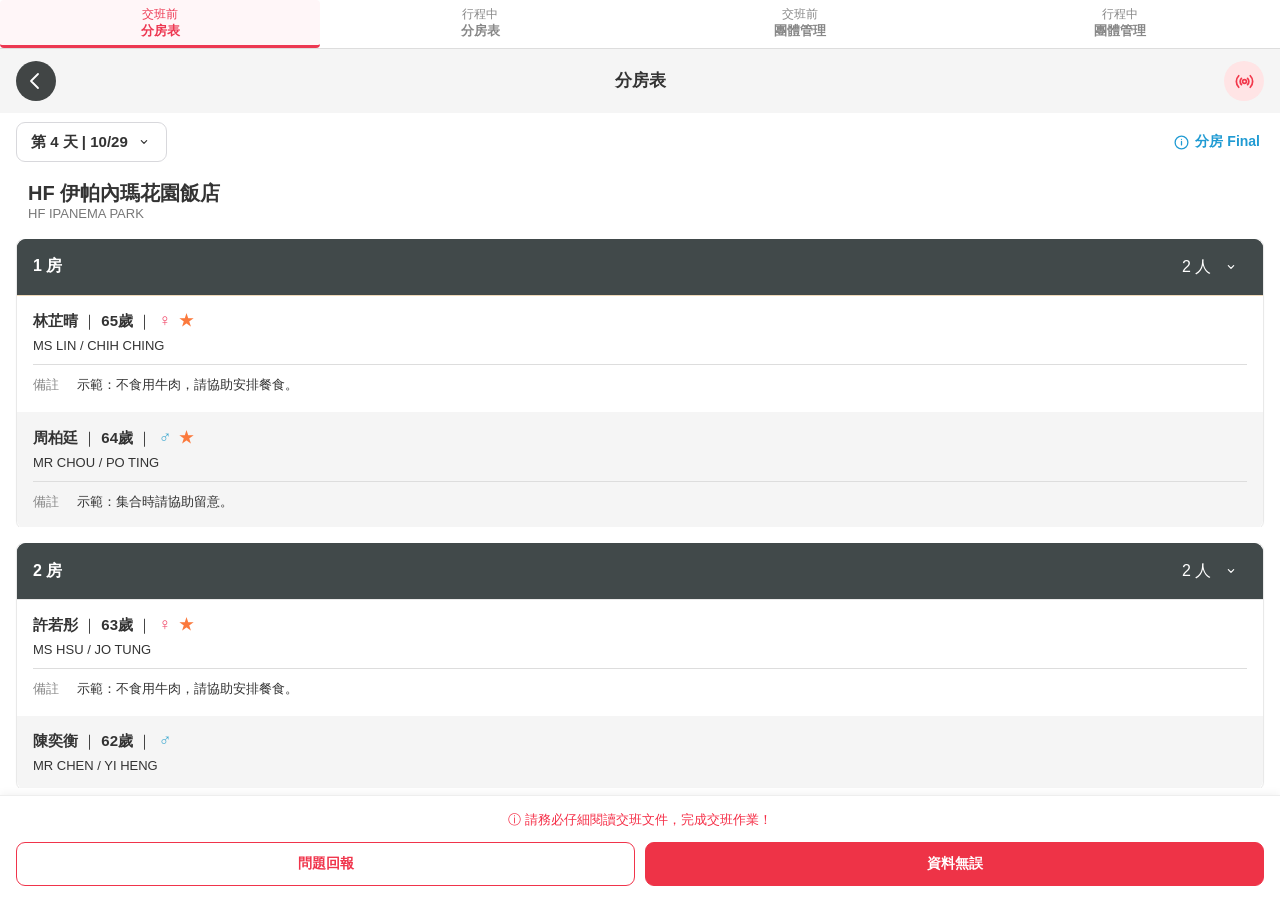
==== index.html @ dbbde8f2 "Show missing room number reminder as centered dialog" ====
<!doctype html><html lang="zh-Hant"><head><meta charset="utf-8"><meta name="viewport" content="width=device-width,initial-scale=1,viewport-fit=cover"><title>導領管理｜第三版本</title><style>*{box-sizing:border-box}body{margin:0;font-family:-apple-system,BlinkMacSystemFont,"PingFang TC",sans-serif;background:#fff;height:100dvh;display:flex;flex-direction:column}.tabs{display:grid;grid-template-columns:repeat(4,minmax(0,1fr));background:#fff;border-bottom:1px solid #ddd;flex:none;padding-top:env(safe-area-inset-top)}.tabs button{min-height:48px;padding:4px 2px;border:0;border-bottom:3px solid transparent;background:white;color:#888;font:inherit;font-size:12px;line-height:1.35;cursor:pointer}.tabs button span{display:block;font-weight:600;font-size:13px}.tabs button[aria-selected=true]{color:#ed3852;border-bottom-color:#ed3852;background:#fff6f8}iframe{width:100%;flex:1;border:0;min-height:0}iframe[hidden]{display:none}</style><style>.tabs button{border-radius:4px}</style></head><body><nav class="tabs" role="tablist" aria-label="功能情境"><button role="tab" id="tab-pre-room" aria-controls="pre-room" aria-selected="true" data-page="pre-room">交班前<span>分房表</span></button><button role="tab" id="tab-trip-room" aria-controls="trip-room" aria-selected="false" data-page="trip-room" tabindex="-1">行程中<span>分房表</span></button><button role="tab" id="tab-pre-group" aria-controls="pre-group" aria-selected="false" data-page="pre-group" tabindex="-1">交班前<span>團體管理</span></button><button role="tab" id="tab-trip-group" aria-controls="trip-group" aria-selected="false" data-page="trip-group" tabindex="-1">行程中<span>團體管理</span></button></nav><script>const ids=['pre-room','trip-room','pre-group','trip-group'];function choose(id){document.querySelectorAll('[data-page]').forEach(b=>{b.setAttribute('aria-selected',b.dataset.page===id);b.tabIndex=b.dataset.page===id?0:-1});ids.forEach(key=>{let frame=document.getElementById(key);if(!frame&&key===id){frame=document.createElement('iframe');frame.id=key;frame.src='./'+key+'/index.html?v=missing-lightbox3';frame.title=document.getElementById('tab-'+key).innerText.replace('\n','－');frame.setAttribute('role','tabpanel');frame.setAttribute('aria-labelledby','tab-'+key);document.body.append(frame)}if(frame)frame.hidden=key!==id});history.replaceState(null,'','#'+id)}document.querySelector('.tabs').onclick=e=>{const b=e.target.closest('[data-page]');if(b)choose(b.dataset.page)};document.querySelector('.tabs').onkeydown=e=>{if(!['ArrowLeft','ArrowRight'].includes(e.key))return;e.preventDefault();const i=ids.indexOf(document.activeElement.dataset.page),id=ids[(i+(e.key==='ArrowRight'?1:3))%4];choose(id);document.getElementById('tab-'+id).focus()};choose(ids.includes(location.hash.slice(1))?location.hash.slice(1):ids[0]);</script></body></html>
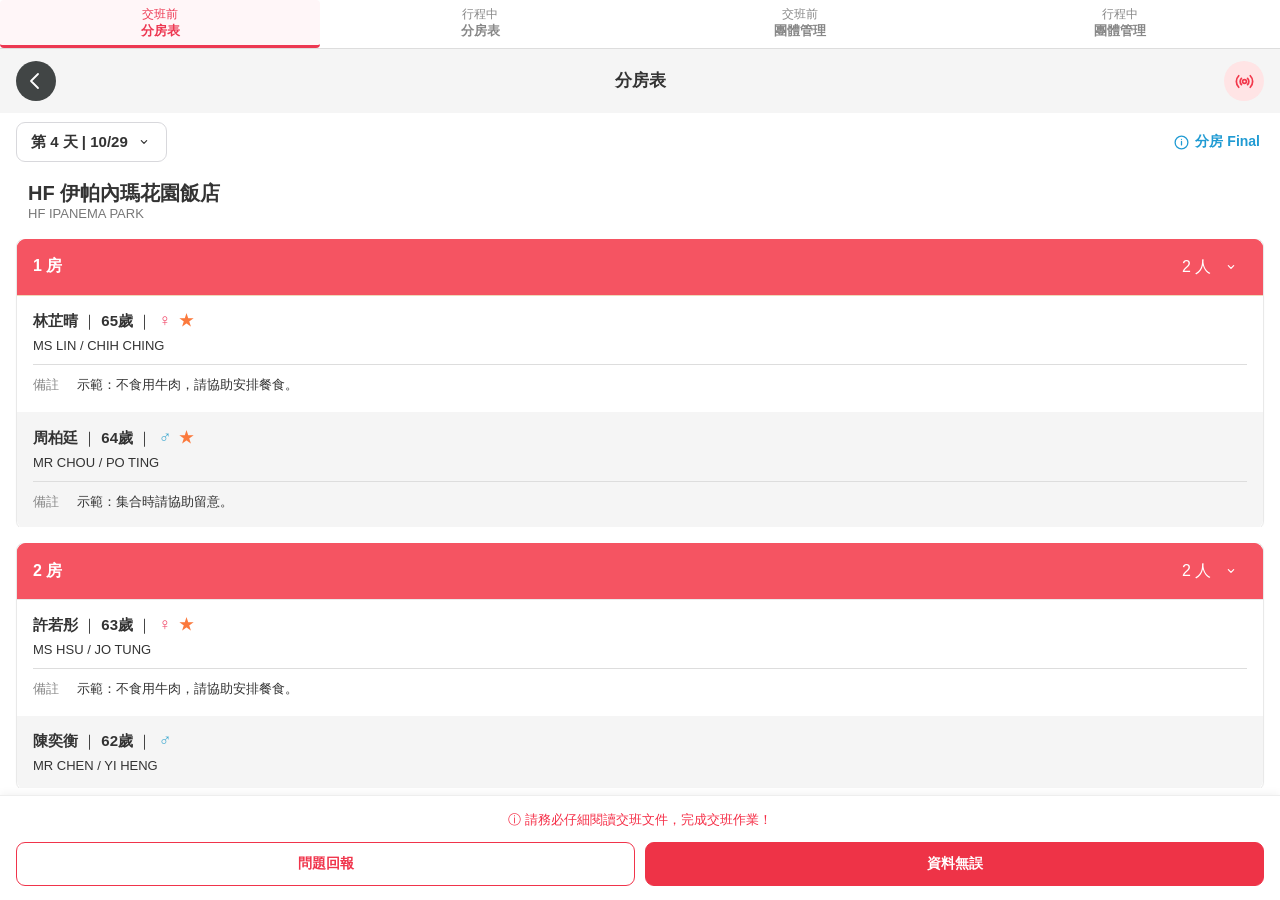
==== commit 7eaca753: "Fix starred room header colors in pre-handover rooming view" ====
--- a/index.html
+++ b/index.html
@@ -1 +1 @@
-<!doctype html><html lang="zh-Hant"><head><meta charset="utf-8"><meta name="viewport" content="width=device-width,initial-scale=1,viewport-fit=cover"><title>導領管理｜第三版本</title><style>*{box-sizing:border-box}body{margin:0;font-family:-apple-system,BlinkMacSystemFont,"PingFang TC",sans-serif;background:#fff;height:100dvh;display:flex;flex-direction:column}.tabs{display:grid;grid-template-columns:repeat(4,minmax(0,1fr));background:#fff;border-bottom:1px solid #ddd;flex:none;padding-top:env(safe-area-inset-top)}.tabs button{min-height:48px;padding:4px 2px;border:0;border-bottom:3px solid transparent;background:white;color:#888;font:inherit;font-size:12px;line-height:1.35;cursor:pointer}.tabs button span{display:block;font-weight:600;font-size:13px}.tabs button[aria-selected=true]{color:#ed3852;border-bottom-color:#ed3852;background:#fff6f8}iframe{width:100%;flex:1;border:0;min-height:0}iframe[hidden]{display:none}</style><style>.tabs button{border-radius:4px}</style></head><body><nav class="tabs" role="tablist" aria-label="功能情境"><button role="tab" id="tab-pre-room" aria-controls="pre-room" aria-selected="true" data-page="pre-room">交班前<span>分房表</span></button><button role="tab" id="tab-trip-room" aria-controls="trip-room" aria-selected="false" data-page="trip-room" tabindex="-1">行程中<span>分房表</span></button><button role="tab" id="tab-pre-group" aria-controls="pre-group" aria-selected="false" data-page="pre-group" tabindex="-1">交班前<span>團體管理</span></button><button role="tab" id="tab-trip-group" aria-controls="trip-group" aria-selected="false" data-page="trip-group" tabindex="-1">行程中<span>團體管理</span></button></nav><script>const ids=['pre-room','trip-room','pre-group','trip-group'];function choose(id){document.querySelectorAll('[data-page]').forEach(b=>{b.setAttribute('aria-selected',b.dataset.page===id);b.tabIndex=b.dataset.page===id?0:-1});ids.forEach(key=>{let frame=document.getElementById(key);if(!frame&&key===id){frame=document.createElement('iframe');frame.id=key;frame.src='./'+key+'/index.html?v=missing-lightbox3';frame.title=document.getElementById('tab-'+key).innerText.replace('\n','－');frame.setAttribute('role','tabpanel');frame.setAttribute('aria-labelledby','tab-'+key);document.body.append(frame)}if(frame)frame.hidden=key!==id});history.replaceState(null,'','#'+id)}document.querySelector('.tabs').onclick=e=>{const b=e.target.closest('[data-page]');if(b)choose(b.dataset.page)};document.querySelector('.tabs').onkeydown=e=>{if(!['ArrowLeft','ArrowRight'].includes(e.key))return;e.preventDefault();const i=ids.indexOf(document.activeElement.dataset.page),id=ids[(i+(e.key==='ArrowRight'?1:3))%4];choose(id);document.getElementById('tab-'+id).focus()};choose(ids.includes(location.hash.slice(1))?location.hash.slice(1):ids[0]);</script></body></html>+<!doctype html><html lang="zh-Hant"><head><meta charset="utf-8"><meta name="viewport" content="width=device-width,initial-scale=1,viewport-fit=cover"><title>導領管理｜第三版本</title><style>*{box-sizing:border-box}body{margin:0;font-family:-apple-system,BlinkMacSystemFont,"PingFang TC",sans-serif;background:#fff;height:100dvh;display:flex;flex-direction:column}.tabs{display:grid;grid-template-columns:repeat(4,minmax(0,1fr));background:#fff;border-bottom:1px solid #ddd;flex:none;padding-top:env(safe-area-inset-top)}.tabs button{min-height:48px;padding:4px 2px;border:0;border-bottom:3px solid transparent;background:white;color:#888;font:inherit;font-size:12px;line-height:1.35;cursor:pointer}.tabs button span{display:block;font-weight:600;font-size:13px}.tabs button[aria-selected=true]{color:#ed3852;border-bottom-color:#ed3852;background:#fff6f8}iframe{width:100%;flex:1;border:0;min-height:0}iframe[hidden]{display:none}</style><style>.tabs button{border-radius:4px}</style></head><body><nav class="tabs" role="tablist" aria-label="功能情境"><button role="tab" id="tab-pre-room" aria-controls="pre-room" aria-selected="true" data-page="pre-room">交班前<span>分房表</span></button><button role="tab" id="tab-trip-room" aria-controls="trip-room" aria-selected="false" data-page="trip-room" tabindex="-1">行程中<span>分房表</span></button><button role="tab" id="tab-pre-group" aria-controls="pre-group" aria-selected="false" data-page="pre-group" tabindex="-1">交班前<span>團體管理</span></button><button role="tab" id="tab-trip-group" aria-controls="trip-group" aria-selected="false" data-page="trip-group" tabindex="-1">行程中<span>團體管理</span></button></nav><script>const ids=['pre-room','trip-room','pre-group','trip-group'];function choose(id){document.querySelectorAll('[data-page]').forEach(b=>{b.setAttribute('aria-selected',b.dataset.page===id);b.tabIndex=b.dataset.page===id?0:-1});ids.forEach(key=>{let frame=document.getElementById(key);if(!frame&&key===id){frame=document.createElement('iframe');frame.id=key;frame.src='./'+key+'/index.html?v=red-room-fix3';frame.title=document.getElementById('tab-'+key).innerText.replace('\n','－');frame.setAttribute('role','tabpanel');frame.setAttribute('aria-labelledby','tab-'+key);document.body.append(frame)}if(frame)frame.hidden=key!==id});history.replaceState(null,'','#'+id)}document.querySelector('.tabs').onclick=e=>{const b=e.target.closest('[data-page]');if(b)choose(b.dataset.page)};document.querySelector('.tabs').onkeydown=e=>{if(!['ArrowLeft','ArrowRight'].includes(e.key))return;e.preventDefault();const i=ids.indexOf(document.activeElement.dataset.page),id=ids[(i+(e.key==='ArrowRight'?1:3))%4];choose(id);document.getElementById('tab-'+id).focus()};choose(ids.includes(location.hash.slice(1))?location.hash.slice(1):ids[0]);</script></body></html>
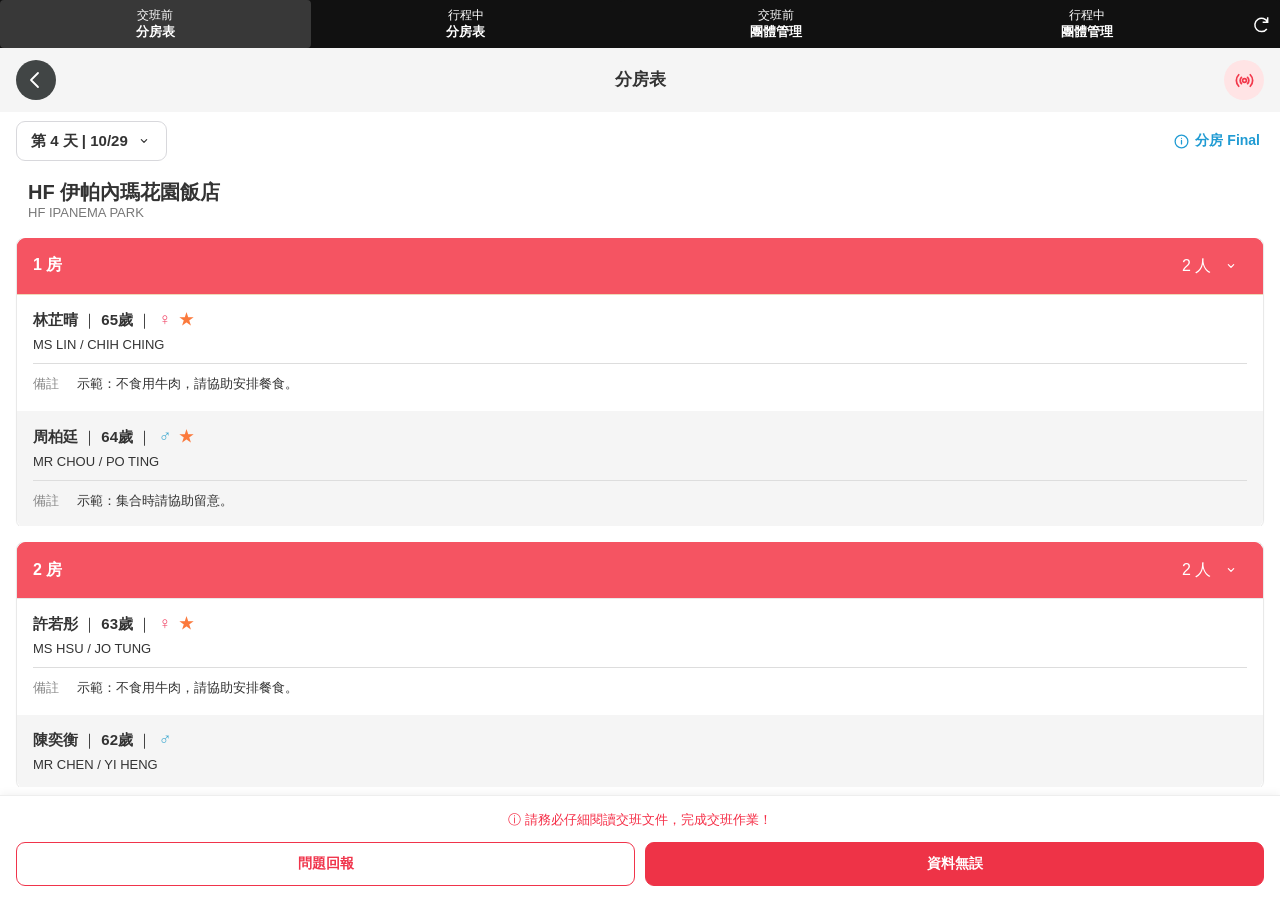
==== commit c0135f7e: "Add black comparison tabs, reset control and preserve checklist focus" ====
--- a/index.html
+++ b/index.html
@@ -1 +1 @@
-<!doctype html><html lang="zh-Hant"><head><meta charset="utf-8"><meta name="viewport" content="width=device-width,initial-scale=1,viewport-fit=cover"><title>導領管理｜第三版本</title><style>*{box-sizing:border-box}body{margin:0;font-family:-apple-system,BlinkMacSystemFont,"PingFang TC",sans-serif;background:#fff;height:100dvh;display:flex;flex-direction:column}.tabs{display:grid;grid-template-columns:repeat(4,minmax(0,1fr));background:#fff;border-bottom:1px solid #ddd;flex:none;padding-top:env(safe-area-inset-top)}.tabs button{min-height:48px;padding:4px 2px;border:0;border-bottom:3px solid transparent;background:white;color:#888;font:inherit;font-size:12px;line-height:1.35;cursor:pointer}.tabs button span{display:block;font-weight:600;font-size:13px}.tabs button[aria-selected=true]{color:#ed3852;border-bottom-color:#ed3852;background:#fff6f8}iframe{width:100%;flex:1;border:0;min-height:0}iframe[hidden]{display:none}</style><style>.tabs button{border-radius:4px}</style></head><body><nav class="tabs" role="tablist" aria-label="功能情境"><button role="tab" id="tab-pre-room" aria-controls="pre-room" aria-selected="true" data-page="pre-room">交班前<span>分房表</span></button><button role="tab" id="tab-trip-room" aria-controls="trip-room" aria-selected="false" data-page="trip-room" tabindex="-1">行程中<span>分房表</span></button><button role="tab" id="tab-pre-group" aria-controls="pre-group" aria-selected="false" data-page="pre-group" tabindex="-1">交班前<span>團體管理</span></button><button role="tab" id="tab-trip-group" aria-controls="trip-group" aria-selected="false" data-page="trip-group" tabindex="-1">行程中<span>團體管理</span></button></nav><script>const ids=['pre-room','trip-room','pre-group','trip-group'];function choose(id){document.querySelectorAll('[data-page]').forEach(b=>{b.setAttribute('aria-selected',b.dataset.page===id);b.tabIndex=b.dataset.page===id?0:-1});ids.forEach(key=>{let frame=document.getElementById(key);if(!frame&&key===id){frame=document.createElement('iframe');frame.id=key;frame.src='./'+key+'/index.html?v=red-room-fix3';frame.title=document.getElementById('tab-'+key).innerText.replace('\n','－');frame.setAttribute('role','tabpanel');frame.setAttribute('aria-labelledby','tab-'+key);document.body.append(frame)}if(frame)frame.hidden=key!==id});history.replaceState(null,'','#'+id)}document.querySelector('.tabs').onclick=e=>{const b=e.target.closest('[data-page]');if(b)choose(b.dataset.page)};document.querySelector('.tabs').onkeydown=e=>{if(!['ArrowLeft','ArrowRight'].includes(e.key))return;e.preventDefault();const i=ids.indexOf(document.activeElement.dataset.page),id=ids[(i+(e.key==='ArrowRight'?1:3))%4];choose(id);document.getElementById('tab-'+id).focus()};choose(ids.includes(location.hash.slice(1))?location.hash.slice(1):ids[0]);</script></body></html>+<!doctype html><html lang="zh-Hant"><head><meta charset="utf-8"><meta name="viewport" content="width=device-width,initial-scale=1,viewport-fit=cover"><title>導領管理｜第三版本</title><style>*{box-sizing:border-box}body{margin:0;font-family:-apple-system,BlinkMacSystemFont,"PingFang TC",sans-serif;background:#fff;height:100dvh;display:flex;flex-direction:column}.tabs{display:grid;grid-template-columns:repeat(4,minmax(0,1fr)) 38px;background:#fff;border-bottom:1px solid #ddd;flex:none;padding-top:env(safe-area-inset-top)}.tabs button{min-height:48px;padding:4px 2px;border:0;border-bottom:3px solid transparent;background:white;color:#888;font:inherit;font-size:12px;line-height:1.35;cursor:pointer}.tabs button span{display:block;font-weight:600;font-size:13px}.tabs button[aria-selected=true]{color:#ed3852;border-bottom-color:#ed3852;background:#fff6f8}iframe{width:100%;flex:1;border:0;min-height:0}iframe[hidden]{display:none}</style><style>.tabs button{border-radius:4px}</style><style>.tabs{background:#111;border-bottom:0}.tabs button,.tabs button[aria-selected=true]{background:#111;color:#fff;border-bottom:0}.tabs button[aria-selected=true]{background:#383838}.tabs #reset-default{background:#111;color:#fff!important}</style></head><body><nav class="tabs" role="tablist" aria-label="功能情境"><button role="tab" id="tab-pre-room" aria-controls="pre-room" aria-selected="true" data-page="pre-room">交班前<span>分房表</span></button><button role="tab" id="tab-trip-room" aria-controls="trip-room" aria-selected="false" data-page="trip-room" tabindex="-1">行程中<span>分房表</span></button><button role="tab" id="tab-pre-group" aria-controls="pre-group" aria-selected="false" data-page="pre-group" tabindex="-1">交班前<span>團體管理</span></button><button role="tab" id="tab-trip-group" aria-controls="trip-group" aria-selected="false" data-page="trip-group" tabindex="-1">行程中<span>團體管理</span></button><button type="button" id="reset-default" aria-label="恢復預設狀態" title="恢復預設狀態" style="display:grid;place-items:center;color:#555"><svg width="20" height="20" viewBox="0 0 24 24" fill="none" stroke="currentColor" stroke-width="1.8" aria-hidden="true"><path d="M20 10a8 8 0 1 0-1 8M20 4v6h-6"/></svg></button></nav><script>const ids=['pre-room','trip-room','pre-group','trip-group'];function choose(id){document.querySelectorAll('[data-page]').forEach(b=>{b.setAttribute('aria-selected',b.dataset.page===id);b.tabIndex=b.dataset.page===id?0:-1});ids.forEach(key=>{let frame=document.getElementById(key);if(!frame&&key===id){frame=document.createElement('iframe');frame.id=key;frame.src='./'+key+'/index.html?v=reset-default3';frame.title=document.getElementById('tab-'+key).innerText.replace('\n','－');frame.setAttribute('role','tabpanel');frame.setAttribute('aria-labelledby','tab-'+key);document.body.append(frame)}if(frame)frame.hidden=key!==id});history.replaceState(null,'','#'+id)}document.querySelector('.tabs').onclick=e=>{const b=e.target.closest('[data-page]');if(b)choose(b.dataset.page)};document.querySelector('.tabs').onkeydown=e=>{if(!['ArrowLeft','ArrowRight'].includes(e.key))return;e.preventDefault();const i=ids.indexOf(document.activeElement.dataset.page),id=ids[(i+(e.key==='ArrowRight'?1:3))%4];choose(id);document.getElementById('tab-'+id).focus()};document.getElementById('reset-default').onclick=()=>{for(const key of Object.keys(localStorage)){if(/^(four-|lead-guide-traveler-|v3-demo-|pdf-note-stars-)/.test(key))localStorage.removeItem(key)}location.reload()};choose(ids.includes(location.hash.slice(1))?location.hash.slice(1):ids[0]);</script></body></html>
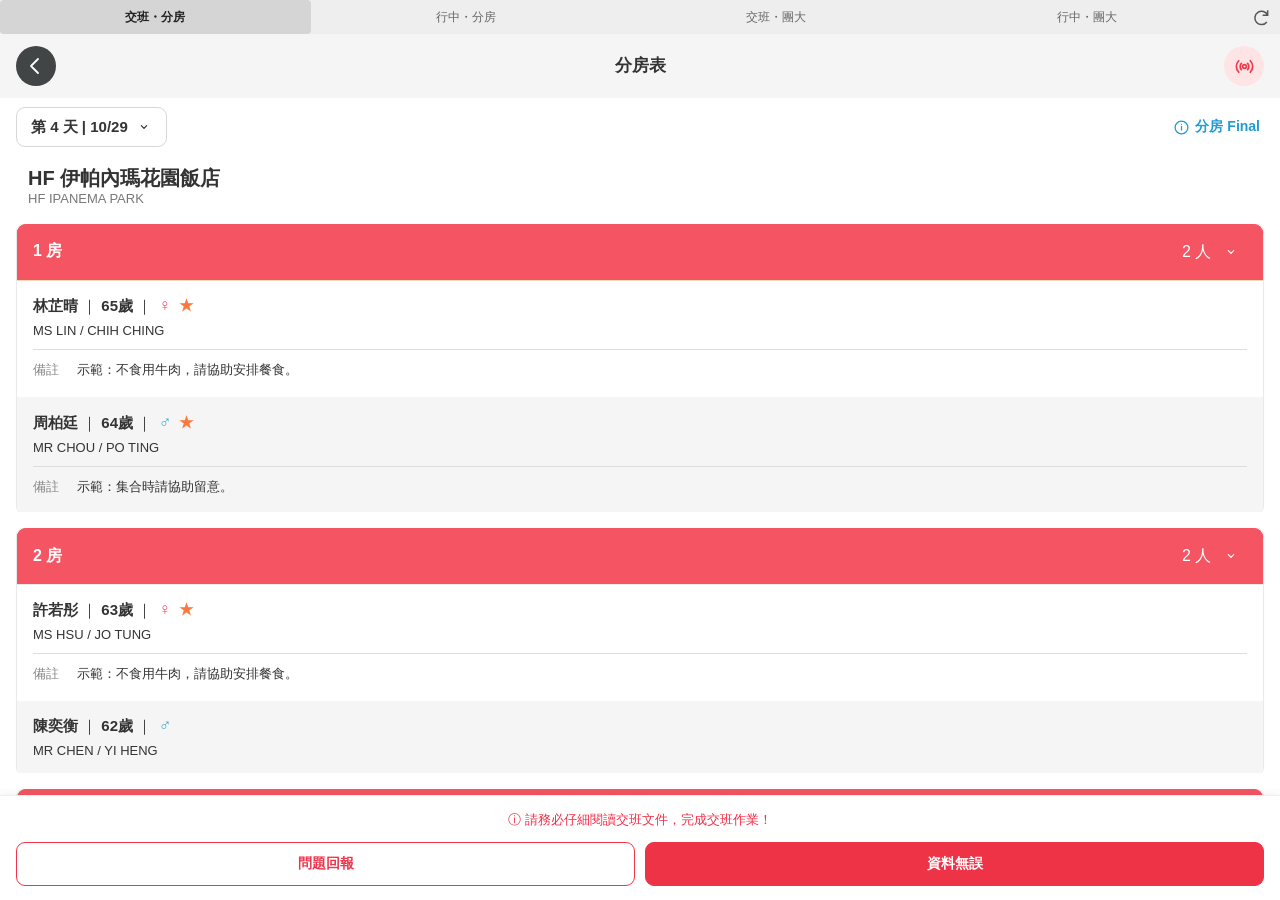
==== commit 29599a5f: "Compact gray comparison tabs with concise handover labels" ====
--- a/index.html
+++ b/index.html
@@ -1 +1 @@
-<!doctype html><html lang="zh-Hant"><head><meta charset="utf-8"><meta name="viewport" content="width=device-width,initial-scale=1,viewport-fit=cover"><title>導領管理｜第三版本</title><style>*{box-sizing:border-box}body{margin:0;font-family:-apple-system,BlinkMacSystemFont,"PingFang TC",sans-serif;background:#fff;height:100dvh;display:flex;flex-direction:column}.tabs{display:grid;grid-template-columns:repeat(4,minmax(0,1fr)) 38px;background:#fff;border-bottom:1px solid #ddd;flex:none;padding-top:env(safe-area-inset-top)}.tabs button{min-height:48px;padding:4px 2px;border:0;border-bottom:3px solid transparent;background:white;color:#888;font:inherit;font-size:12px;line-height:1.35;cursor:pointer}.tabs button span{display:block;font-weight:600;font-size:13px}.tabs button[aria-selected=true]{color:#ed3852;border-bottom-color:#ed3852;background:#fff6f8}iframe{width:100%;flex:1;border:0;min-height:0}iframe[hidden]{display:none}</style><style>.tabs button{border-radius:4px}</style><style>.tabs{background:#111;border-bottom:0}.tabs button,.tabs button[aria-selected=true]{background:#111;color:#fff;border-bottom:0}.tabs button[aria-selected=true]{background:#383838}.tabs #reset-default{background:#111;color:#fff!important}</style></head><body><nav class="tabs" role="tablist" aria-label="功能情境"><button role="tab" id="tab-pre-room" aria-controls="pre-room" aria-selected="true" data-page="pre-room">交班前<span>分房表</span></button><button role="tab" id="tab-trip-room" aria-controls="trip-room" aria-selected="false" data-page="trip-room" tabindex="-1">行程中<span>分房表</span></button><button role="tab" id="tab-pre-group" aria-controls="pre-group" aria-selected="false" data-page="pre-group" tabindex="-1">交班前<span>團體管理</span></button><button role="tab" id="tab-trip-group" aria-controls="trip-group" aria-selected="false" data-page="trip-group" tabindex="-1">行程中<span>團體管理</span></button><button type="button" id="reset-default" aria-label="恢復預設狀態" title="恢復預設狀態" style="display:grid;place-items:center;color:#555"><svg width="20" height="20" viewBox="0 0 24 24" fill="none" stroke="currentColor" stroke-width="1.8" aria-hidden="true"><path d="M20 10a8 8 0 1 0-1 8M20 4v6h-6"/></svg></button></nav><script>const ids=['pre-room','trip-room','pre-group','trip-group'];function choose(id){document.querySelectorAll('[data-page]').forEach(b=>{b.setAttribute('aria-selected',b.dataset.page===id);b.tabIndex=b.dataset.page===id?0:-1});ids.forEach(key=>{let frame=document.getElementById(key);if(!frame&&key===id){frame=document.createElement('iframe');frame.id=key;frame.src='./'+key+'/index.html?v=reset-default3';frame.title=document.getElementById('tab-'+key).innerText.replace('\n','－');frame.setAttribute('role','tabpanel');frame.setAttribute('aria-labelledby','tab-'+key);document.body.append(frame)}if(frame)frame.hidden=key!==id});history.replaceState(null,'','#'+id)}document.querySelector('.tabs').onclick=e=>{const b=e.target.closest('[data-page]');if(b)choose(b.dataset.page)};document.querySelector('.tabs').onkeydown=e=>{if(!['ArrowLeft','ArrowRight'].includes(e.key))return;e.preventDefault();const i=ids.indexOf(document.activeElement.dataset.page),id=ids[(i+(e.key==='ArrowRight'?1:3))%4];choose(id);document.getElementById('tab-'+id).focus()};document.getElementById('reset-default').onclick=()=>{for(const key of Object.keys(localStorage)){if(/^(four-|lead-guide-traveler-|v3-demo-|pdf-note-stars-)/.test(key))localStorage.removeItem(key)}location.reload()};choose(ids.includes(location.hash.slice(1))?location.hash.slice(1):ids[0]);</script></body></html>+<!doctype html><html lang="zh-Hant"><head><meta charset="utf-8"><meta name="viewport" content="width=device-width,initial-scale=1,viewport-fit=cover"><title>導領管理｜第三版本</title><style>*{box-sizing:border-box}body{margin:0;font-family:-apple-system,BlinkMacSystemFont,"PingFang TC",sans-serif;background:#fff;height:100dvh;display:flex;flex-direction:column}.tabs{display:grid;grid-template-columns:repeat(4,minmax(0,1fr)) 38px;background:#fff;border-bottom:1px solid #ddd;flex:none;padding-top:env(safe-area-inset-top)}.tabs button{min-height:48px;padding:4px 2px;border:0;border-bottom:3px solid transparent;background:white;color:#888;font:inherit;font-size:12px;line-height:1.35;cursor:pointer}.tabs button span{display:block;font-weight:600;font-size:13px}.tabs button[aria-selected=true]{color:#ed3852;border-bottom-color:#ed3852;background:#fff6f8}iframe{width:100%;flex:1;border:0;min-height:0}iframe[hidden]{display:none}</style><style>.tabs button{border-radius:4px}</style><style>.tabs{background:#111;border-bottom:0}.tabs button,.tabs button[aria-selected=true]{background:#111;color:#fff;border-bottom:0}.tabs button[aria-selected=true]{background:#383838}.tabs #reset-default{background:#111;color:#fff!important}</style><style>.tabs{background:#eee}.tabs button{min-height:34px;padding:5px 2px;background:#eee;color:#666;font-size:12px;line-height:20px}.tabs button[aria-selected=true]{background:#d5d5d5;color:#222;font-weight:650}.tabs #reset-default{background:#eee;color:#555!important}</style></head><body><nav class="tabs" role="tablist" aria-label="功能情境"><button role="tab" id="tab-pre-room" aria-controls="pre-room" aria-selected="true" data-page="pre-room">交班・分房</button><button role="tab" id="tab-trip-room" aria-controls="trip-room" aria-selected="false" data-page="trip-room" tabindex="-1">行中・分房</button><button role="tab" id="tab-pre-group" aria-controls="pre-group" aria-selected="false" data-page="pre-group" tabindex="-1">交班・團大</button><button role="tab" id="tab-trip-group" aria-controls="trip-group" aria-selected="false" data-page="trip-group" tabindex="-1">行中・團大</button><button type="button" id="reset-default" aria-label="恢復預設狀態" title="恢復預設狀態" style="display:grid;place-items:center;color:#555"><svg width="20" height="20" viewBox="0 0 24 24" fill="none" stroke="currentColor" stroke-width="1.8" aria-hidden="true"><path d="M20 10a8 8 0 1 0-1 8M20 4v6h-6"/></svg></button></nav><script>const ids=['pre-room','trip-room','pre-group','trip-group'];function choose(id){document.querySelectorAll('[data-page]').forEach(b=>{b.setAttribute('aria-selected',b.dataset.page===id);b.tabIndex=b.dataset.page===id?0:-1});ids.forEach(key=>{let frame=document.getElementById(key);if(!frame&&key===id){frame=document.createElement('iframe');frame.id=key;frame.src='./'+key+'/index.html?v=reset-default3';frame.title=document.getElementById('tab-'+key).innerText.replace('\n','－');frame.setAttribute('role','tabpanel');frame.setAttribute('aria-labelledby','tab-'+key);document.body.append(frame)}if(frame)frame.hidden=key!==id});history.replaceState(null,'','#'+id)}document.querySelector('.tabs').onclick=e=>{const b=e.target.closest('[data-page]');if(b)choose(b.dataset.page)};document.querySelector('.tabs').onkeydown=e=>{if(!['ArrowLeft','ArrowRight'].includes(e.key))return;e.preventDefault();const i=ids.indexOf(document.activeElement.dataset.page),id=ids[(i+(e.key==='ArrowRight'?1:3))%4];choose(id);document.getElementById('tab-'+id).focus()};document.getElementById('reset-default').onclick=()=>{for(const key of Object.keys(localStorage)){if(/^(four-|lead-guide-traveler-|v3-demo-|pdf-note-stars-)/.test(key))localStorage.removeItem(key)}location.reload()};choose(ids.includes(location.hash.slice(1))?location.hash.slice(1):ids[0]);</script></body></html>
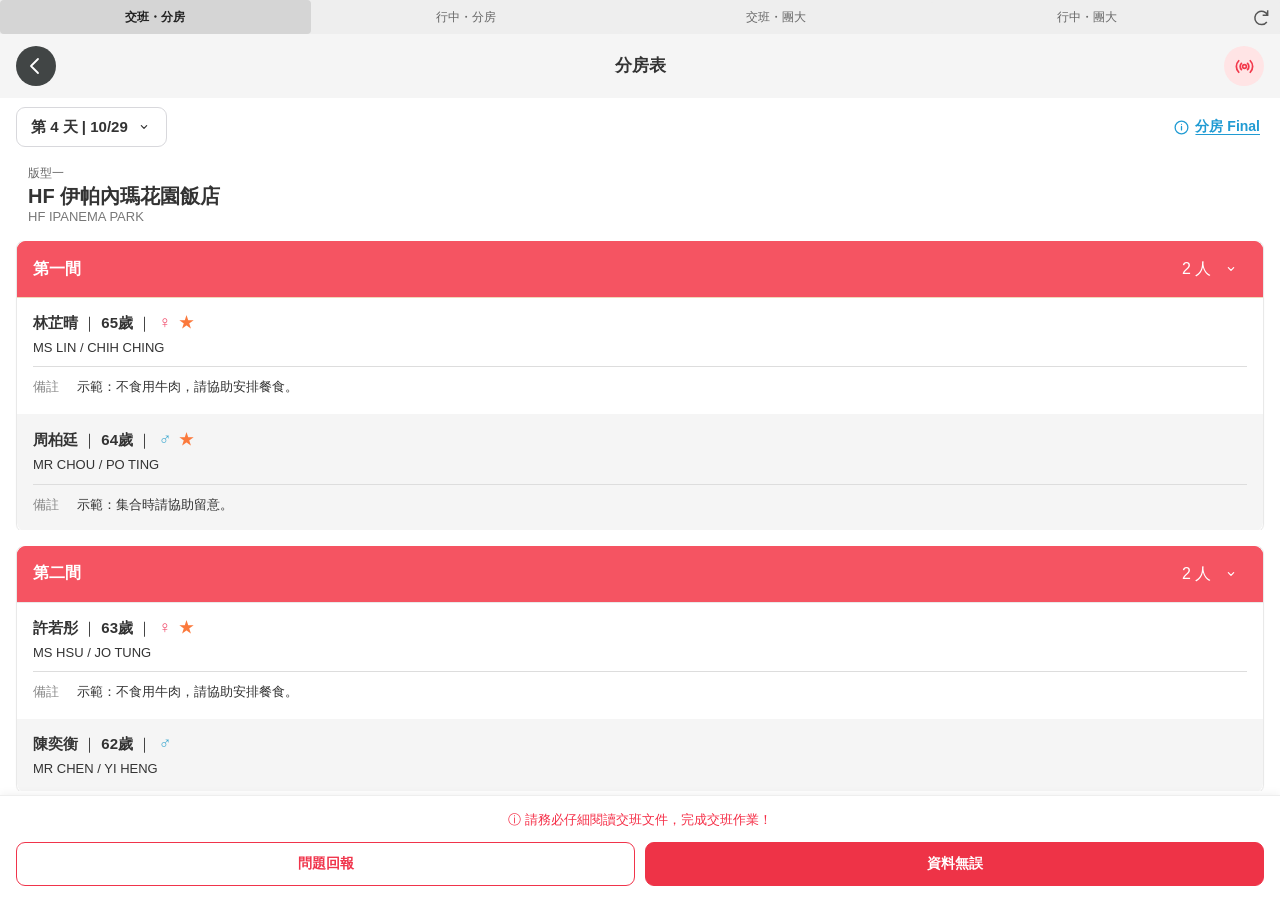
==== commit b592cd6d: "Update rooming template labels and handover display defaults" ====
--- a/index.html
+++ b/index.html
@@ -1 +1 @@
-<!doctype html><html lang="zh-Hant"><head><meta charset="utf-8"><meta name="viewport" content="width=device-width,initial-scale=1,viewport-fit=cover"><title>導領管理｜第三版本</title><style>*{box-sizing:border-box}body{margin:0;font-family:-apple-system,BlinkMacSystemFont,"PingFang TC",sans-serif;background:#fff;height:100dvh;display:flex;flex-direction:column}.tabs{display:grid;grid-template-columns:repeat(4,minmax(0,1fr)) 38px;background:#fff;border-bottom:1px solid #ddd;flex:none;padding-top:env(safe-area-inset-top)}.tabs button{min-height:48px;padding:4px 2px;border:0;border-bottom:3px solid transparent;background:white;color:#888;font:inherit;font-size:12px;line-height:1.35;cursor:pointer}.tabs button span{display:block;font-weight:600;font-size:13px}.tabs button[aria-selected=true]{color:#ed3852;border-bottom-color:#ed3852;background:#fff6f8}iframe{width:100%;flex:1;border:0;min-height:0}iframe[hidden]{display:none}</style><style>.tabs button{border-radius:4px}</style><style>.tabs{background:#111;border-bottom:0}.tabs button,.tabs button[aria-selected=true]{background:#111;color:#fff;border-bottom:0}.tabs button[aria-selected=true]{background:#383838}.tabs #reset-default{background:#111;color:#fff!important}</style><style>.tabs{background:#eee}.tabs button{min-height:34px;padding:5px 2px;background:#eee;color:#666;font-size:12px;line-height:20px}.tabs button[aria-selected=true]{background:#d5d5d5;color:#222;font-weight:650}.tabs #reset-default{background:#eee;color:#555!important}</style></head><body><nav class="tabs" role="tablist" aria-label="功能情境"><button role="tab" id="tab-pre-room" aria-controls="pre-room" aria-selected="true" data-page="pre-room">交班・分房</button><button role="tab" id="tab-trip-room" aria-controls="trip-room" aria-selected="false" data-page="trip-room" tabindex="-1">行中・分房</button><button role="tab" id="tab-pre-group" aria-controls="pre-group" aria-selected="false" data-page="pre-group" tabindex="-1">交班・團大</button><button role="tab" id="tab-trip-group" aria-controls="trip-group" aria-selected="false" data-page="trip-group" tabindex="-1">行中・團大</button><button type="button" id="reset-default" aria-label="恢復預設狀態" title="恢復預設狀態" style="display:grid;place-items:center;color:#555"><svg width="20" height="20" viewBox="0 0 24 24" fill="none" stroke="currentColor" stroke-width="1.8" aria-hidden="true"><path d="M20 10a8 8 0 1 0-1 8M20 4v6h-6"/></svg></button></nav><script>const ids=['pre-room','trip-room','pre-group','trip-group'];function choose(id){document.querySelectorAll('[data-page]').forEach(b=>{b.setAttribute('aria-selected',b.dataset.page===id);b.tabIndex=b.dataset.page===id?0:-1});ids.forEach(key=>{let frame=document.getElementById(key);if(!frame&&key===id){frame=document.createElement('iframe');frame.id=key;frame.src='./'+key+'/index.html?v=reset-default3';frame.title=document.getElementById('tab-'+key).innerText.replace('\n','－');frame.setAttribute('role','tabpanel');frame.setAttribute('aria-labelledby','tab-'+key);document.body.append(frame)}if(frame)frame.hidden=key!==id});history.replaceState(null,'','#'+id)}document.querySelector('.tabs').onclick=e=>{const b=e.target.closest('[data-page]');if(b)choose(b.dataset.page)};document.querySelector('.tabs').onkeydown=e=>{if(!['ArrowLeft','ArrowRight'].includes(e.key))return;e.preventDefault();const i=ids.indexOf(document.activeElement.dataset.page),id=ids[(i+(e.key==='ArrowRight'?1:3))%4];choose(id);document.getElementById('tab-'+id).focus()};document.getElementById('reset-default').onclick=()=>{for(const key of Object.keys(localStorage)){if(/^(four-|lead-guide-traveler-|v3-demo-|pdf-note-stars-)/.test(key))localStorage.removeItem(key)}location.reload()};choose(ids.includes(location.hash.slice(1))?location.hash.slice(1):ids[0]);</script></body></html>+<!doctype html><html lang="zh-Hant"><head><meta charset="utf-8"><meta name="viewport" content="width=device-width,initial-scale=1,viewport-fit=cover"><title>導領管理｜第三版本</title><style>*{box-sizing:border-box}body{margin:0;font-family:-apple-system,BlinkMacSystemFont,"PingFang TC",sans-serif;background:#fff;height:100dvh;display:flex;flex-direction:column}.tabs{display:grid;grid-template-columns:repeat(4,minmax(0,1fr)) 38px;background:#fff;border-bottom:1px solid #ddd;flex:none;padding-top:env(safe-area-inset-top)}.tabs button{min-height:48px;padding:4px 2px;border:0;border-bottom:3px solid transparent;background:white;color:#888;font:inherit;font-size:12px;line-height:1.35;cursor:pointer}.tabs button span{display:block;font-weight:600;font-size:13px}.tabs button[aria-selected=true]{color:#ed3852;border-bottom-color:#ed3852;background:#fff6f8}iframe{width:100%;flex:1;border:0;min-height:0}iframe[hidden]{display:none}</style><style>.tabs button{border-radius:4px}</style><style>.tabs{background:#111;border-bottom:0}.tabs button,.tabs button[aria-selected=true]{background:#111;color:#fff;border-bottom:0}.tabs button[aria-selected=true]{background:#383838}.tabs #reset-default{background:#111;color:#fff!important}</style><style>.tabs{background:#eee}.tabs button{min-height:34px;padding:5px 2px;background:#eee;color:#666;font-size:12px;line-height:20px}.tabs button[aria-selected=true]{background:#d5d5d5;color:#222;font-weight:650}.tabs #reset-default{background:#eee;color:#555!important}</style></head><body><nav class="tabs" role="tablist" aria-label="功能情境"><button role="tab" id="tab-pre-room" aria-controls="pre-room" aria-selected="true" data-page="pre-room">交班・分房</button><button role="tab" id="tab-trip-room" aria-controls="trip-room" aria-selected="false" data-page="trip-room" tabindex="-1">行中・分房</button><button role="tab" id="tab-pre-group" aria-controls="pre-group" aria-selected="false" data-page="pre-group" tabindex="-1">交班・團大</button><button role="tab" id="tab-trip-group" aria-controls="trip-group" aria-selected="false" data-page="trip-group" tabindex="-1">行中・團大</button><button type="button" id="reset-default" aria-label="恢復預設狀態" title="恢復預設狀態" style="display:grid;place-items:center;color:#555"><svg width="20" height="20" viewBox="0 0 24 24" fill="none" stroke="currentColor" stroke-width="1.8" aria-hidden="true"><path d="M20 10a8 8 0 1 0-1 8M20 4v6h-6"/></svg></button></nav><script>const ids=['pre-room','trip-room','pre-group','trip-group'];function choose(id){document.querySelectorAll('[data-page]').forEach(b=>{b.setAttribute('aria-selected',b.dataset.page===id);b.tabIndex=b.dataset.page===id?0:-1});ids.forEach(key=>{let frame=document.getElementById(key);if(!frame&&key===id){frame=document.createElement('iframe');frame.id=key;frame.src='./'+key+'/index.html?v=template-label3';frame.title=document.getElementById('tab-'+key).innerText.replace('\n','－');frame.setAttribute('role','tabpanel');frame.setAttribute('aria-labelledby','tab-'+key);document.body.append(frame)}if(frame)frame.hidden=key!==id});history.replaceState(null,'','#'+id)}document.querySelector('.tabs').onclick=e=>{const b=e.target.closest('[data-page]');if(b)choose(b.dataset.page)};document.querySelector('.tabs').onkeydown=e=>{if(!['ArrowLeft','ArrowRight'].includes(e.key))return;e.preventDefault();const i=ids.indexOf(document.activeElement.dataset.page),id=ids[(i+(e.key==='ArrowRight'?1:3))%4];choose(id);document.getElementById('tab-'+id).focus()};document.getElementById('reset-default').onclick=()=>{for(const key of Object.keys(localStorage)){if(/^(four-|lead-guide-traveler-|v3-demo-|pdf-note-stars-)/.test(key))localStorage.removeItem(key)}location.reload()};choose(ids.includes(location.hash.slice(1))?location.hash.slice(1):ids[0]);</script></body></html>
